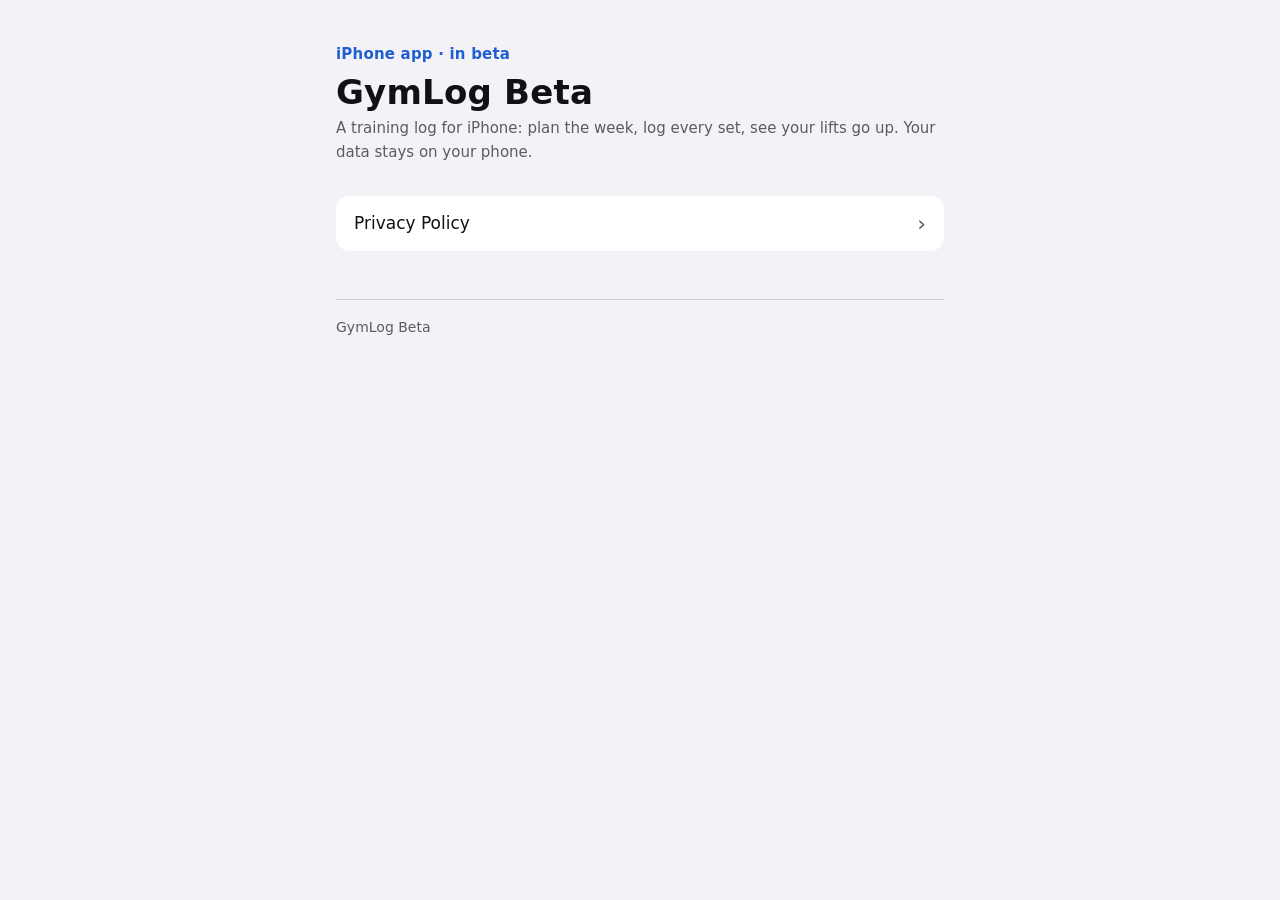
==== index.html @ cb1d9ef0 "Add the GymLog Beta privacy policy and a landing page Co-Authored-By: Claude Opus 5.5 <noreply@anthr" ====
<!doctype html>
<html lang="en">
<head>
  <meta charset="utf-8">
  <meta name="viewport" content="width=device-width, initial-scale=1, viewport-fit=cover">
  <title>GymLog Beta</title>
  <meta name="description" content="A training log for iPhone that keeps your data on your phone.">
  <link rel="stylesheet" href="style.css">
</head>
<body>
<main>
  <header>
    <span class="app">iPhone app · in beta</span>
    <h1>GymLog Beta</h1>
    <p class="meta">A training log for iPhone: plan the week, log every set, see your lifts go up. Your data stays on your phone.</p>
  </header>

  <ul class="links">
    <li><a href="privacy/">Privacy Policy</a></li>
  </ul>

  <footer>GymLog Beta</footer>
</main>
</body>
</html>
---- style.css ----
:root {
  --bg: #f2f2f7;
  --card: #ffffff;
  --text: #111114;
  --text-2: #5b5b64;
  --rule: rgba(60, 60, 67, 0.18);
  --accent: #1f5fd1;
  --accent-soft: rgba(31, 95, 209, 0.08);
  color-scheme: light;
}
@media (prefers-color-scheme: dark) {
  :root {
    --bg: #000000;
    --card: #1c1c1e;
    --text: #f2f2f7;
    --text-2: #a1a1aa;
    --rule: rgba(84, 84, 88, 0.6);
    --accent: #4f86f7;
    --accent-soft: rgba(79, 134, 247, 0.14);
    color-scheme: dark;
  }
}

* { box-sizing: border-box; }
html { -webkit-text-size-adjust: 100%; }
body {
  margin: 0;
  background: var(--bg);
  color: var(--text);
  font: 17px/1.6 -apple-system, BlinkMacSystemFont, "SF Pro Text", system-ui, "Segoe UI", Roboto, sans-serif;
  -webkit-font-smoothing: antialiased;
  padding-inline: 20px;
  padding-block: max(40px, env(safe-area-inset-top)) 64px;
}
main { max-width: 38rem; margin: 0 auto; }
header { margin-bottom: 32px; }
.app { font-size: 15px; font-weight: 600; color: var(--accent); letter-spacing: 0.2px; text-decoration: none; }
h1 { font-size: 34px; line-height: 1.15; letter-spacing: 0.2px; margin: 6px 0 4px; text-wrap: balance; }
.meta { color: var(--text-2); font-size: 15px; margin: 0; }
h2 { font-size: 20px; line-height: 1.3; margin: 36px 0 8px; text-wrap: balance; }
p, ul { margin: 0 0 14px; }
ul { padding-left: 1.2em; }
li { margin-bottom: 6px; }
a { color: var(--accent); }
a:focus-visible { outline: 2px solid var(--accent); outline-offset: 2px; border-radius: 3px; }
strong { font-weight: 600; }
.summary {
  background: var(--card);
  border-radius: 14px;
  padding: 18px 20px;
  border-left: 0;
  box-shadow: inset 0 0 0 1px var(--rule);
}
.summary p:last-child { margin-bottom: 0; }
.links { list-style: none; padding: 0; margin: 24px 0 0; background: var(--card); border-radius: 14px; overflow: hidden; }
.links li { margin: 0; }
.links li + li { border-top: 1px solid var(--rule); }
.links a { display: flex; justify-content: space-between; align-items: center; padding: 14px 18px; text-decoration: none; color: var(--text); min-height: 48px; }
.links a::after { content: "›"; color: var(--text-2); font-size: 22px; line-height: 1; }
.links a:hover { background: var(--accent-soft); }
footer { margin-top: 48px; padding-top: 16px; border-top: 1px solid var(--rule); color: var(--text-2); font-size: 14px; }
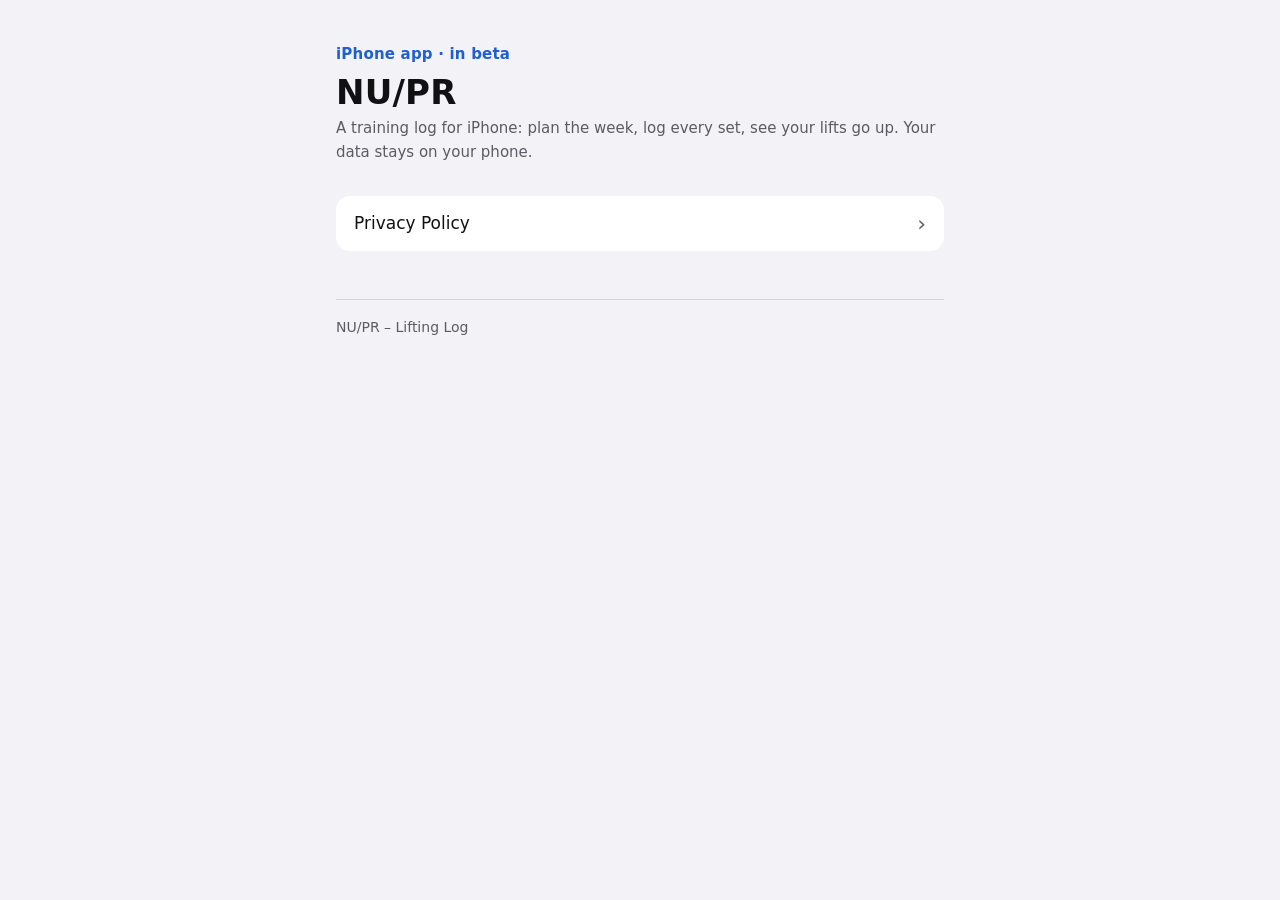
==== commit 83aea3f1: "Rename the app to NU/PR – Lifting Log" ====
--- a/index.html
+++ b/index.html
@@ -3,7 +3,7 @@
 <head>
   <meta charset="utf-8">
   <meta name="viewport" content="width=device-width, initial-scale=1, viewport-fit=cover">
-  <title>GymLog Beta</title>
+  <title>NU/PR – Lifting Log</title>
   <meta name="description" content="A training log for iPhone that keeps your data on your phone.">
   <link rel="stylesheet" href="style.css">
 </head>
@@ -11,7 +11,7 @@
 <main>
   <header>
     <span class="app">iPhone app · in beta</span>
-    <h1>GymLog Beta</h1>
+    <h1>NU/PR</h1>
     <p class="meta">A training log for iPhone: plan the week, log every set, see your lifts go up. Your data stays on your phone.</p>
   </header>
 
@@ -19,7 +19,7 @@
     <li><a href="privacy/">Privacy Policy</a></li>
   </ul>
 
-  <footer>GymLog Beta</footer>
+  <footer>NU/PR – Lifting Log</footer>
 </main>
 </body>
 </html>
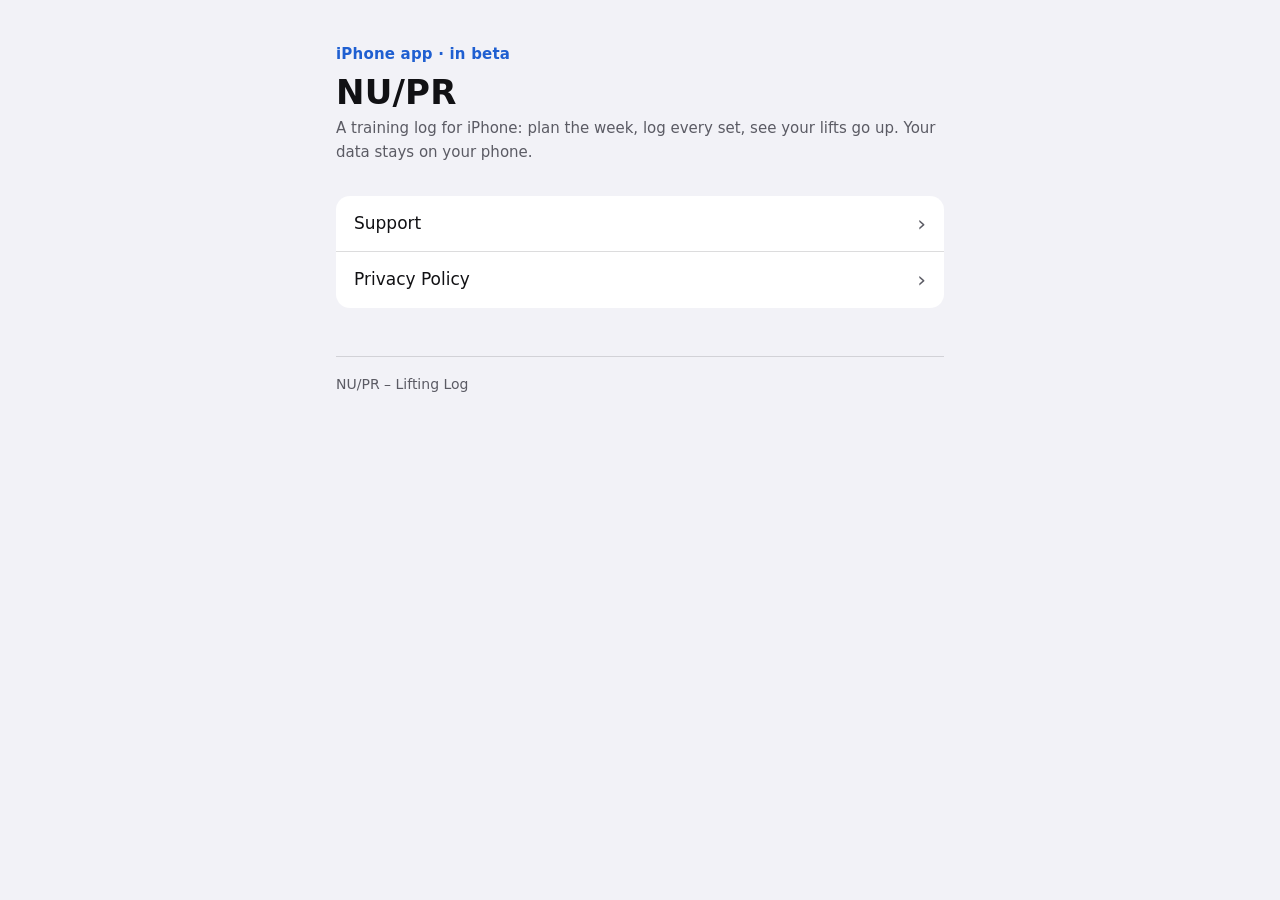
==== commit c8f46258: "Support page with the feedback form; privacy policy covers feedback via Tally" ====
--- a/index.html
+++ b/index.html
@@ -16,6 +16,7 @@
   </header>
 
   <ul class="links">
+    <li><a href="support/">Support</a></li>
     <li><a href="privacy/">Privacy Policy</a></li>
   </ul>
 
